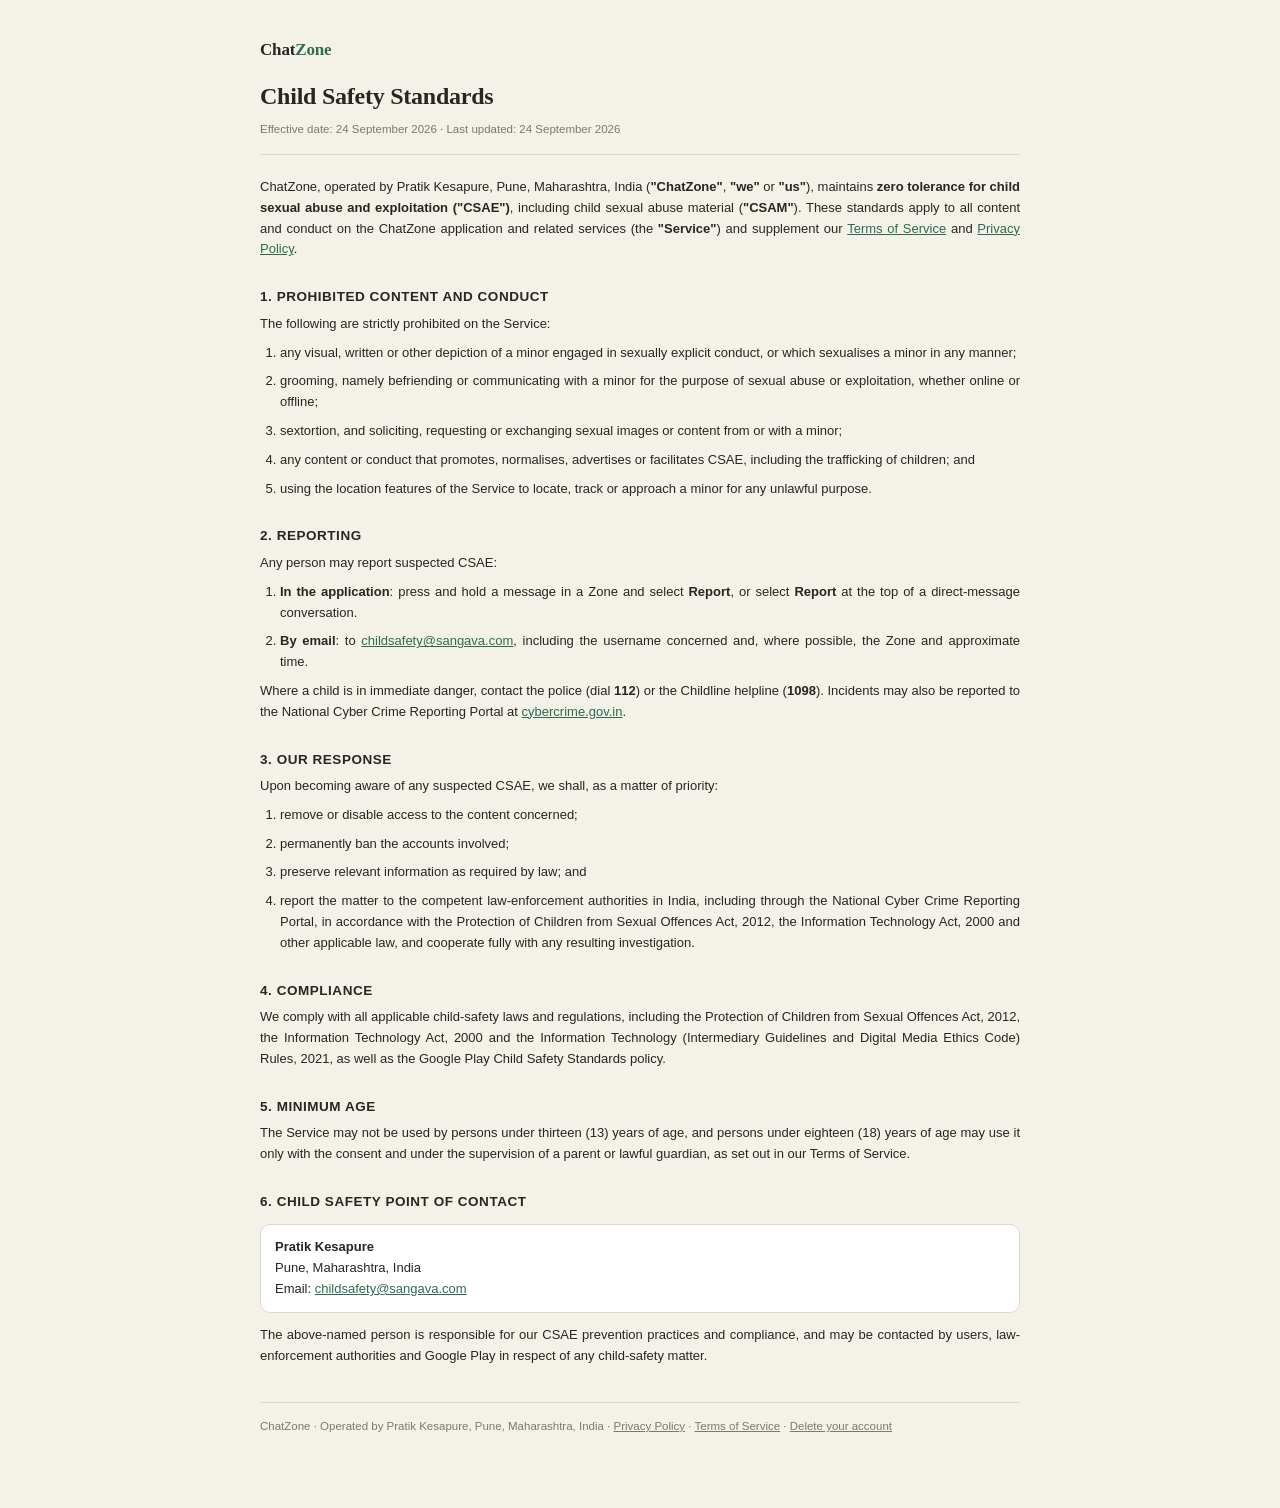
==== ChatZone-Child-Safety.html @ c3111cb7 "sangava.com: homepage + ChatZone legal pages Privacy Policy rewrite, Terms of Service + Community Gu" ====
<!doctype html>
<html lang="en">
<head>
<meta charset="utf-8">
<meta name="viewport" content="width=device-width, initial-scale=1">
<title>Child Safety Standards · ChatZone</title>
<meta name="description" content="ChatZone's standards against child sexual abuse and exploitation.">
<link rel="stylesheet" href="/legal.css">
</head>
<body>
<div class="wrap">
<header>
  <div class="brand">Chat<span>Zone</span></div>
  <h1>Child Safety Standards</h1>
  <div class="meta">Effective date: 24 September 2026 · Last updated: 24 September 2026</div>
</header>

<p>ChatZone, operated by Pratik Kesapure, Pune, Maharashtra, India (<span class="defn">"ChatZone"</span>, <span class="defn">"we"</span> or <span class="defn">"us"</span>), maintains <b>zero tolerance for child sexual abuse and exploitation (<span class="defn">"CSAE"</span>)</b>, including child sexual abuse material (<span class="defn">"CSAM"</span>). These standards apply to all content and conduct on the ChatZone application and related services (the <span class="defn">"Service"</span>) and supplement our <a href="/ChatZone-Terms">Terms of Service</a> and <a href="/ChatZone-Privacy">Privacy Policy</a>.</p>

<h2>1. Prohibited Content and Conduct</h2>
<p>The following are strictly prohibited on the Service:</p>
<ol>
  <li>any visual, written or other depiction of a minor engaged in sexually explicit conduct, or which sexualises a minor in any manner;</li>
  <li>grooming, namely befriending or communicating with a minor for the purpose of sexual abuse or exploitation, whether online or offline;</li>
  <li>sextortion, and soliciting, requesting or exchanging sexual images or content from or with a minor;</li>
  <li>any content or conduct that promotes, normalises, advertises or facilitates CSAE, including the trafficking of children; and</li>
  <li>using the location features of the Service to locate, track or approach a minor for any unlawful purpose.</li>
</ol>

<h2>2. Reporting</h2>
<p>Any person may report suspected CSAE:</p>
<ol>
  <li><b>In the application</b>: press and hold a message in a Zone and select <b>Report</b>, or select <b>Report</b> at the top of a direct-message conversation.</li>
  <li><b>By email</b>: to <a href="mailto:childsafety@sangava.com">childsafety@sangava.com</a>, including the username concerned and, where possible, the Zone and approximate time.</li>
</ol>
<p>Where a child is in immediate danger, contact the police (dial <b>112</b>) or the Childline helpline (<b>1098</b>). Incidents may also be reported to the National Cyber Crime Reporting Portal at <a href="https://cybercrime.gov.in" rel="noopener">cybercrime.gov.in</a>.</p>

<h2>3. Our Response</h2>
<p>Upon becoming aware of any suspected CSAE, we shall, as a matter of priority:</p>
<ol>
  <li>remove or disable access to the content concerned;</li>
  <li>permanently ban the accounts involved;</li>
  <li>preserve relevant information as required by law; and</li>
  <li>report the matter to the competent law-enforcement authorities in India, including through the National Cyber Crime Reporting Portal, in accordance with the Protection of Children from Sexual Offences Act, 2012, the Information Technology Act, 2000 and other applicable law, and cooperate fully with any resulting investigation.</li>
</ol>

<h2>4. Compliance</h2>
<p>We comply with all applicable child-safety laws and regulations, including the Protection of Children from Sexual Offences Act, 2012, the Information Technology Act, 2000 and the Information Technology (Intermediary Guidelines and Digital Media Ethics Code) Rules, 2021, as well as the Google Play Child Safety Standards policy.</p>

<h2>5. Minimum Age</h2>
<p>The Service may not be used by persons under thirteen (13) years of age, and persons under eighteen (18) years of age may use it only with the consent and under the supervision of a parent or lawful guardian, as set out in our Terms of Service.</p>

<h2>6. Child Safety Point of Contact</h2>
<div class="box">
  <b>Pratik Kesapure</b><br>
  Pune, Maharashtra, India<br>
  Email: <a href="mailto:childsafety@sangava.com">childsafety@sangava.com</a>
</div>
<p>The above-named person is responsible for our CSAE prevention practices and compliance, and may be contacted by users, law-enforcement authorities and Google Play in respect of any child-safety matter.</p>

<footer>
  ChatZone · Operated by Pratik Kesapure, Pune, Maharashtra, India ·
  <a href="/ChatZone-Privacy">Privacy Policy</a> · <a href="/ChatZone-Terms">Terms of Service</a> · <a href="/ChatZone-Delete-Account">Delete your account</a>
</footer>
</div>
</body>
</html>
---- legal.css ----
:root {
  --bg: #F4F1E9; --surface: #FFFFFF; --ink: #262722; --muted: #80796A;
  --accent: #2F6B4F; --border: #E0D8C6; --clay: #C9694A; --danger: #B5483B;
}
* { box-sizing: border-box; }
html { -webkit-text-size-adjust: 100%; }
body {
  margin: 0; background: var(--bg); color: var(--ink);
  font-family: -apple-system, BlinkMacSystemFont, "Segoe UI", Roboto, Inter, Helvetica, Arial, sans-serif;
  font-size: 13px; line-height: 1.6;
}
.wrap { max-width: 800px; margin: 0 auto; padding: 36px 20px 72px; }
header { border-bottom: 1px solid var(--border); padding-bottom: 16px; margin-bottom: 22px; }
.brand { font-family: Georgia, "Times New Roman", serif; font-weight: 700; font-size: 17px; letter-spacing: -.01em; }
.brand span { color: var(--accent); }
h1 { font-family: Georgia, "Times New Roman", serif; font-size: 24px; font-weight: 600; margin: 14px 0 4px; letter-spacing: -.01em; }
.meta { color: var(--muted); font-size: 11.5px; }
h2 { font-size: 13.5px; font-weight: 700; margin: 26px 0 6px; text-transform: uppercase; letter-spacing: .04em; }
h3 { font-size: 13px; font-weight: 700; margin: 16px 0 4px; }
p, li { margin: 0 0 8px; text-align: justify; hyphens: auto; }
ol, ul { padding-left: 20px; margin: 0 0 8px; }
ol ol, ol ul, ul ul { margin-top: 4px; }
a { color: var(--accent); }
b, strong { font-weight: 600; }
.defn { font-weight: 600; }
.caps { text-transform: uppercase; font-size: 12px; letter-spacing: .01em; }
.box { background: var(--surface); border: 1px solid var(--border); border-radius: 10px; padding: 12px 14px; margin: 12px 0; }
.box.warn { border-color: rgba(181, 72, 59, .35); background: #FBF1EF; }
table { width: 100%; border-collapse: collapse; margin: 8px 0 12px; background: var(--surface); font-size: 12.5px; }
th, td { border: 1px solid var(--border); padding: 6px 8px; vertical-align: top; text-align: left; }
th { background: #ECE7DA; font-weight: 600; }
.table-wrap { overflow-x: auto; }
footer { border-top: 1px solid var(--border); margin-top: 36px; padding-top: 14px; color: var(--muted); font-size: 11.5px; }
footer a { color: var(--muted); }
.btn { display: inline-block; background: var(--danger); color: #fff; text-decoration: none; padding: 9px 16px; border-radius: 8px; font-weight: 600; }
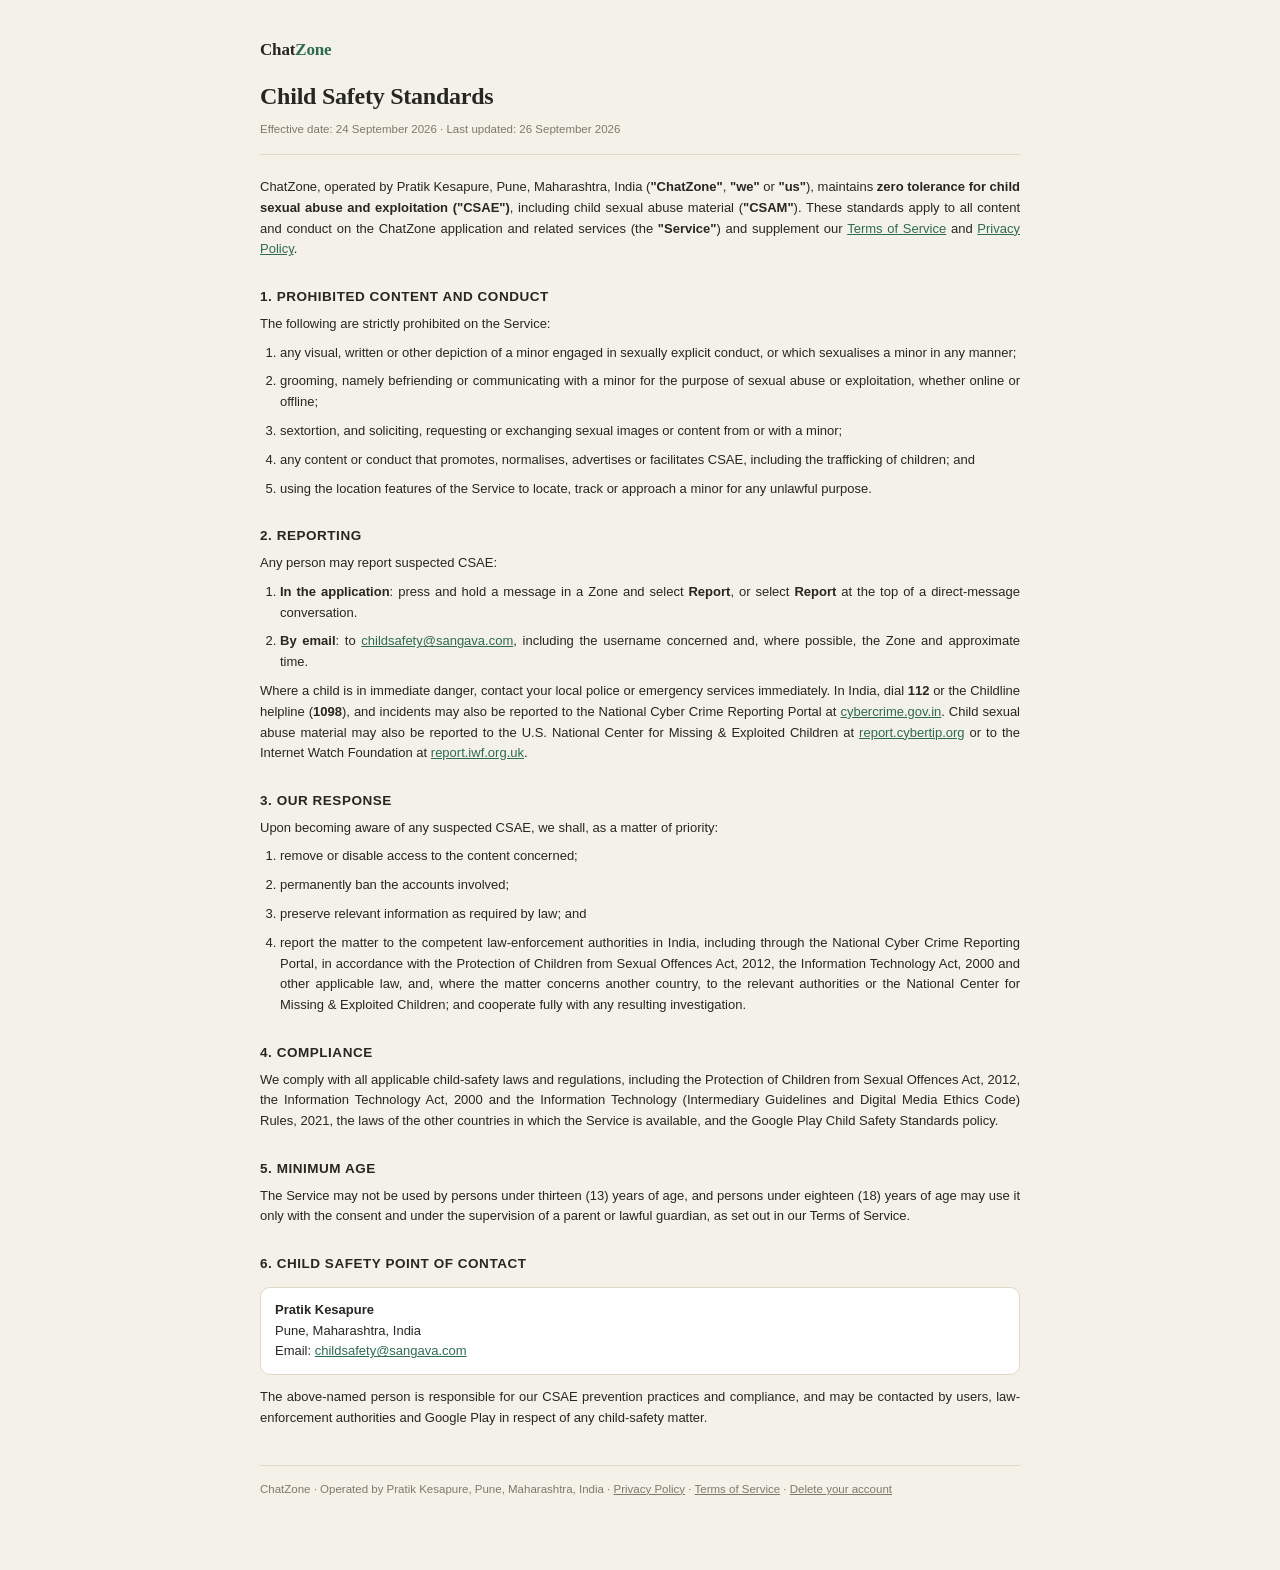
==== commit d83a3cc3: "ChatZone legal pages: cover worldwide availability Terms: available where distributed (not India-onl" ====
--- a/ChatZone-Child-Safety.html
+++ b/ChatZone-Child-Safety.html
@@ -12,7 +12,7 @@
 <header>
   <div class="brand">Chat<span>Zone</span></div>
   <h1>Child Safety Standards</h1>
-  <div class="meta">Effective date: 24 September 2026 · Last updated: 24 September 2026</div>
+  <div class="meta">Effective date: 24 September 2026 · Last updated: 26 September 2026</div>
 </header>
 
 <p>ChatZone, operated by Pratik Kesapure, Pune, Maharashtra, India (<span class="defn">"ChatZone"</span>, <span class="defn">"we"</span> or <span class="defn">"us"</span>), maintains <b>zero tolerance for child sexual abuse and exploitation (<span class="defn">"CSAE"</span>)</b>, including child sexual abuse material (<span class="defn">"CSAM"</span>). These standards apply to all content and conduct on the ChatZone application and related services (the <span class="defn">"Service"</span>) and supplement our <a href="/ChatZone-Terms">Terms of Service</a> and <a href="/ChatZone-Privacy">Privacy Policy</a>.</p>
@@ -33,7 +33,7 @@
   <li><b>In the application</b>: press and hold a message in a Zone and select <b>Report</b>, or select <b>Report</b> at the top of a direct-message conversation.</li>
   <li><b>By email</b>: to <a href="mailto:childsafety@sangava.com">childsafety@sangava.com</a>, including the username concerned and, where possible, the Zone and approximate time.</li>
 </ol>
-<p>Where a child is in immediate danger, contact the police (dial <b>112</b>) or the Childline helpline (<b>1098</b>). Incidents may also be reported to the National Cyber Crime Reporting Portal at <a href="https://cybercrime.gov.in" rel="noopener">cybercrime.gov.in</a>.</p>
+<p>Where a child is in immediate danger, contact your local police or emergency services immediately. In India, dial <b>112</b> or the Childline helpline (<b>1098</b>), and incidents may also be reported to the National Cyber Crime Reporting Portal at <a href="https://cybercrime.gov.in" rel="noopener">cybercrime.gov.in</a>. Child sexual abuse material may also be reported to the U.S. National Center for Missing &amp; Exploited Children at <a href="https://report.cybertip.org" rel="noopener">report.cybertip.org</a> or to the Internet Watch Foundation at <a href="https://report.iwf.org.uk" rel="noopener">report.iwf.org.uk</a>.</p>
 
 <h2>3. Our Response</h2>
 <p>Upon becoming aware of any suspected CSAE, we shall, as a matter of priority:</p>
@@ -41,11 +41,11 @@
   <li>remove or disable access to the content concerned;</li>
   <li>permanently ban the accounts involved;</li>
   <li>preserve relevant information as required by law; and</li>
-  <li>report the matter to the competent law-enforcement authorities in India, including through the National Cyber Crime Reporting Portal, in accordance with the Protection of Children from Sexual Offences Act, 2012, the Information Technology Act, 2000 and other applicable law, and cooperate fully with any resulting investigation.</li>
+  <li>report the matter to the competent law-enforcement authorities in India, including through the National Cyber Crime Reporting Portal, in accordance with the Protection of Children from Sexual Offences Act, 2012, the Information Technology Act, 2000 and other applicable law, and, where the matter concerns another country, to the relevant authorities or the National Center for Missing &amp; Exploited Children; and cooperate fully with any resulting investigation.</li>
 </ol>
 
 <h2>4. Compliance</h2>
-<p>We comply with all applicable child-safety laws and regulations, including the Protection of Children from Sexual Offences Act, 2012, the Information Technology Act, 2000 and the Information Technology (Intermediary Guidelines and Digital Media Ethics Code) Rules, 2021, as well as the Google Play Child Safety Standards policy.</p>
+<p>We comply with all applicable child-safety laws and regulations, including the Protection of Children from Sexual Offences Act, 2012, the Information Technology Act, 2000 and the Information Technology (Intermediary Guidelines and Digital Media Ethics Code) Rules, 2021, the laws of the other countries in which the Service is available, and the Google Play Child Safety Standards policy.</p>
 
 <h2>5. Minimum Age</h2>
 <p>The Service may not be used by persons under thirteen (13) years of age, and persons under eighteen (18) years of age may use it only with the consent and under the supervision of a parent or lawful guardian, as set out in our Terms of Service.</p>
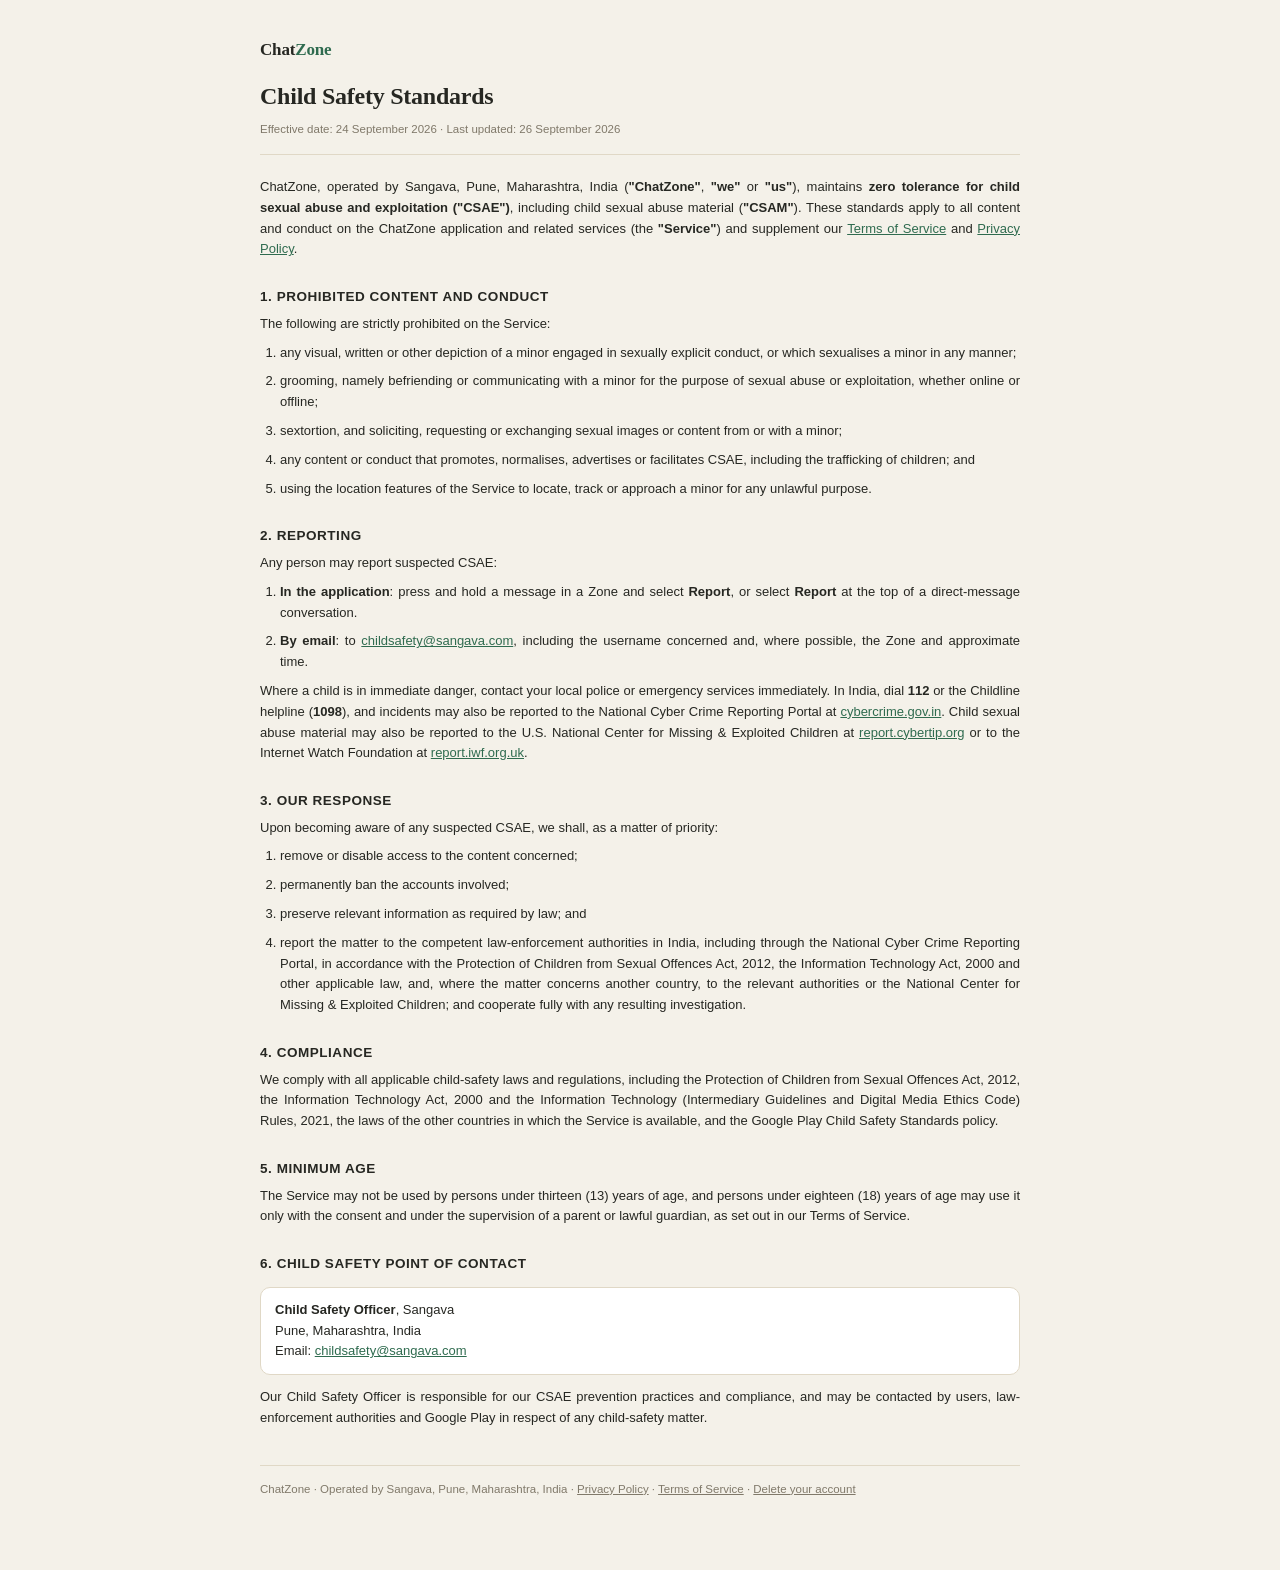
==== commit 78072174: "Legal pages: name the operator as Sangava only Co-Authored-By: Claude Opus 5.5 <noreply@anthropic.co" ====
--- a/ChatZone-Child-Safety.html
+++ b/ChatZone-Child-Safety.html
@@ -15,7 +15,7 @@
   <div class="meta">Effective date: 24 September 2026 · Last updated: 26 September 2026</div>
 </header>
 
-<p>ChatZone, operated by Pratik Kesapure, Pune, Maharashtra, India (<span class="defn">"ChatZone"</span>, <span class="defn">"we"</span> or <span class="defn">"us"</span>), maintains <b>zero tolerance for child sexual abuse and exploitation (<span class="defn">"CSAE"</span>)</b>, including child sexual abuse material (<span class="defn">"CSAM"</span>). These standards apply to all content and conduct on the ChatZone application and related services (the <span class="defn">"Service"</span>) and supplement our <a href="/ChatZone-Terms">Terms of Service</a> and <a href="/ChatZone-Privacy">Privacy Policy</a>.</p>
+<p>ChatZone, operated by Sangava, Pune, Maharashtra, India (<span class="defn">"ChatZone"</span>, <span class="defn">"we"</span> or <span class="defn">"us"</span>), maintains <b>zero tolerance for child sexual abuse and exploitation (<span class="defn">"CSAE"</span>)</b>, including child sexual abuse material (<span class="defn">"CSAM"</span>). These standards apply to all content and conduct on the ChatZone application and related services (the <span class="defn">"Service"</span>) and supplement our <a href="/ChatZone-Terms">Terms of Service</a> and <a href="/ChatZone-Privacy">Privacy Policy</a>.</p>
 
 <h2>1. Prohibited Content and Conduct</h2>
 <p>The following are strictly prohibited on the Service:</p>
@@ -52,14 +52,14 @@
 
 <h2>6. Child Safety Point of Contact</h2>
 <div class="box">
-  <b>Pratik Kesapure</b><br>
+  <b>Child Safety Officer</b>, Sangava<br>
   Pune, Maharashtra, India<br>
   Email: <a href="mailto:childsafety@sangava.com">childsafety@sangava.com</a>
 </div>
-<p>The above-named person is responsible for our CSAE prevention practices and compliance, and may be contacted by users, law-enforcement authorities and Google Play in respect of any child-safety matter.</p>
+<p>Our Child Safety Officer is responsible for our CSAE prevention practices and compliance, and may be contacted by users, law-enforcement authorities and Google Play in respect of any child-safety matter.</p>
 
 <footer>
-  ChatZone · Operated by Pratik Kesapure, Pune, Maharashtra, India ·
+  ChatZone · Operated by Sangava, Pune, Maharashtra, India ·
   <a href="/ChatZone-Privacy">Privacy Policy</a> · <a href="/ChatZone-Terms">Terms of Service</a> · <a href="/ChatZone-Delete-Account">Delete your account</a>
 </footer>
 </div>
